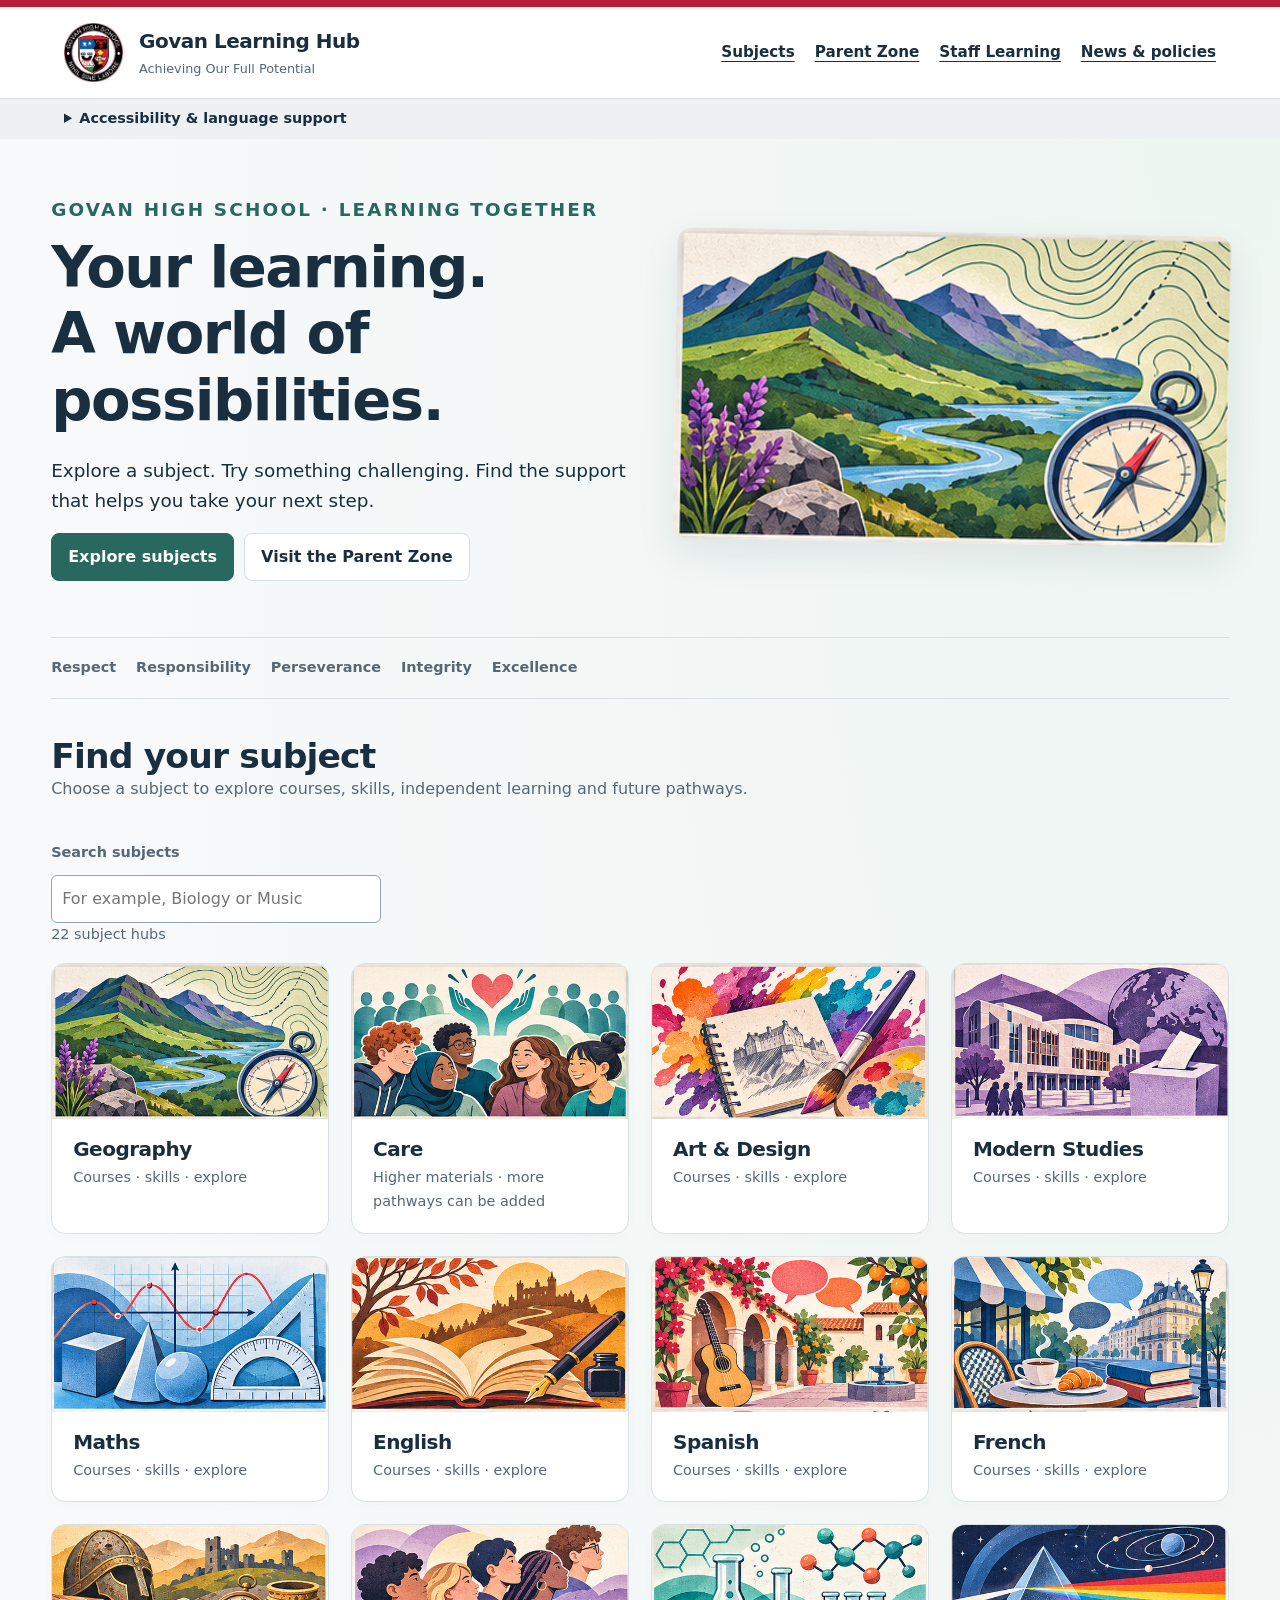
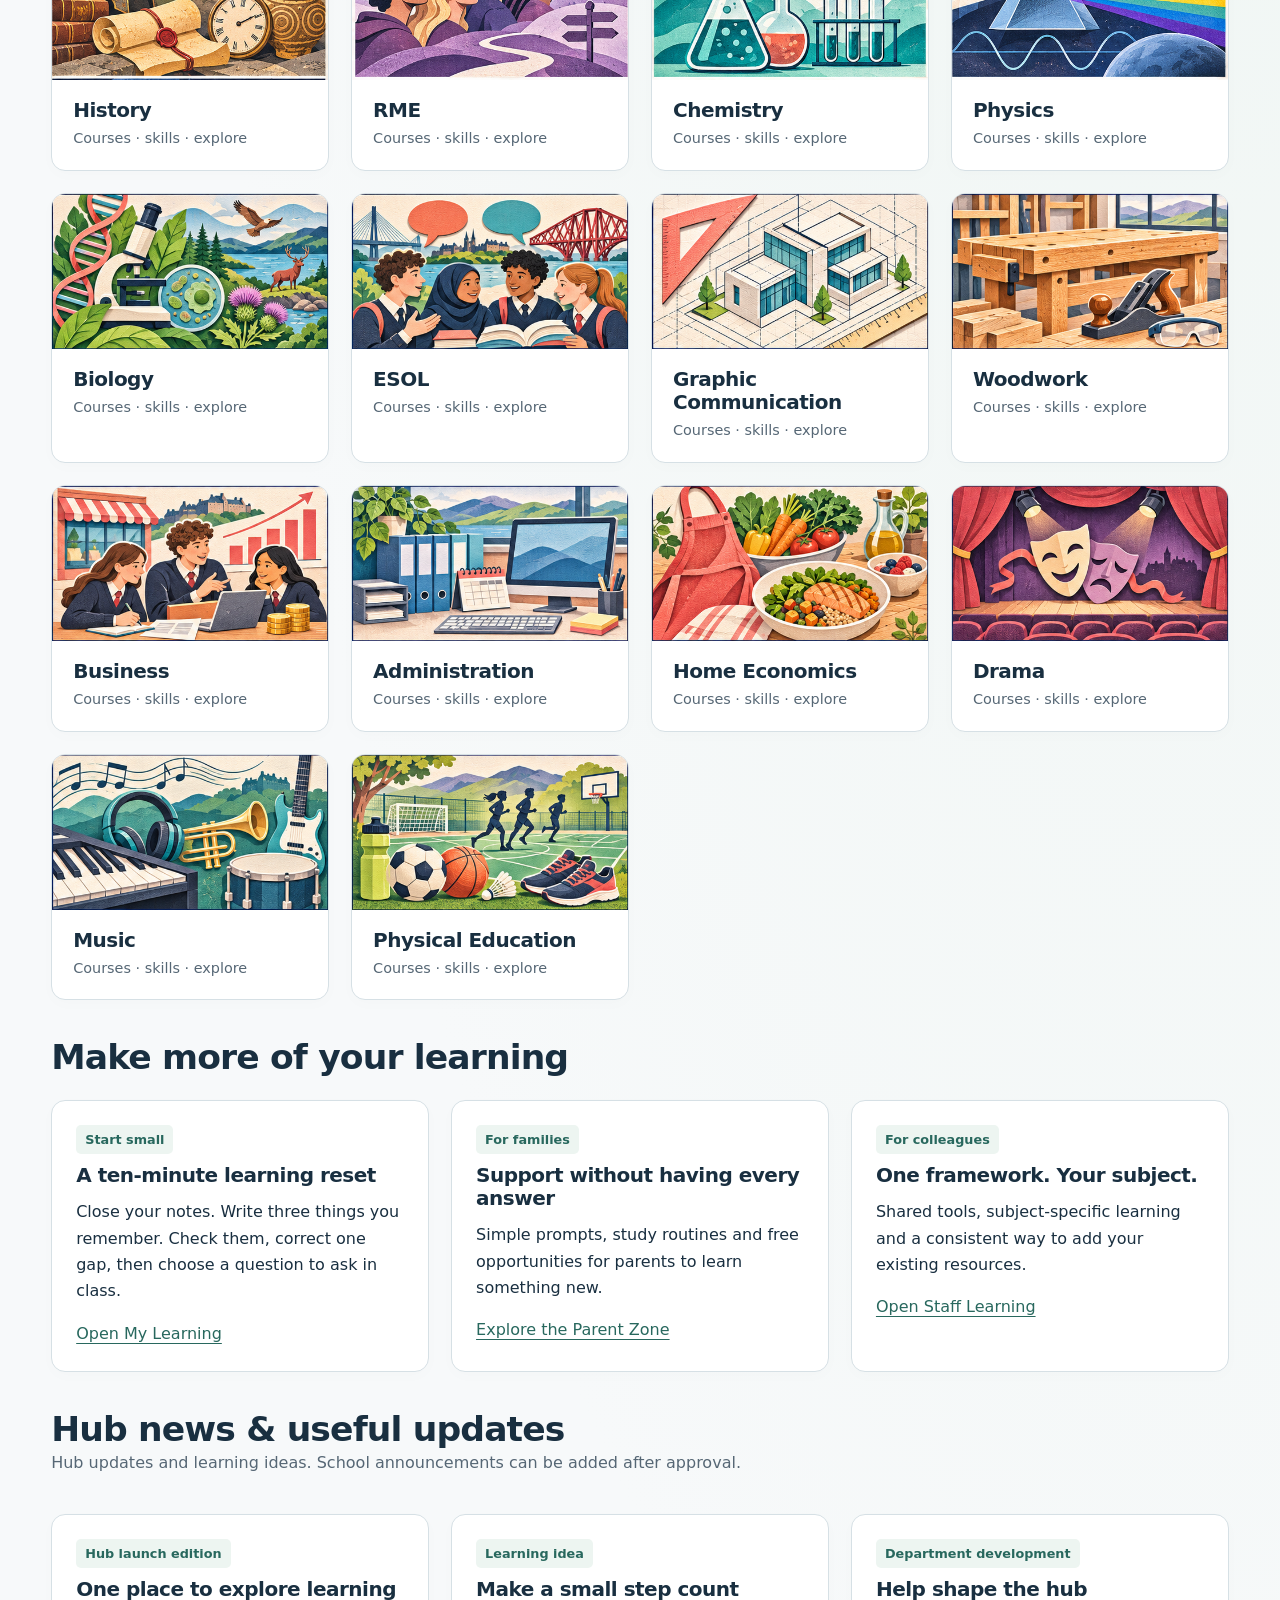
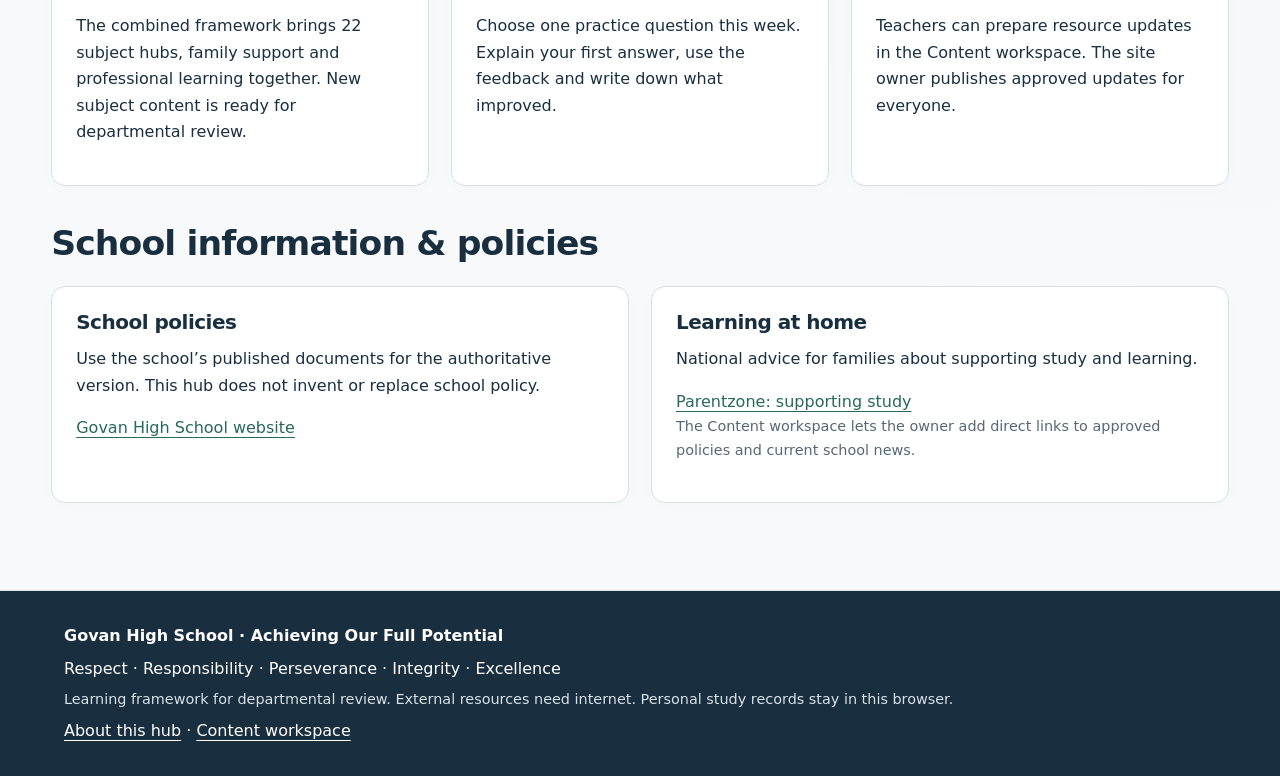
==== index.html @ ddb939b1 "Add learning hub website" ====
<!doctype html><html lang="en"><head><meta charset="utf-8"><meta name="viewport" content="width=device-width,initial-scale=1"><meta name="description" content="Govan High School Learning Hub. Explore subjects, practise skills and support learning at school and at home."><title>Govan Learning Hub</title><link rel="stylesheet" href="shared.css"></head><body><div id="app"></div><script src="data.js"></script><script src="additions.js"></script><script src="shared.js"></script></body></html>
---- shared.css ----
:root{--ink:#192f40;--muted:#566775;--red:#b71d37;--accent:#28685e;--tint:#edf5f1;--line:#d6e0e5;--scale:1}*{box-sizing:border-box}html{font-size:calc(16px * var(--scale));scroll-behavior:smooth}body{margin:0;background:radial-gradient(ellipse at 95% 0,var(--tint),transparent 65%),#f7f9fa;color:var(--ink);font:1rem/1.65 system-ui,-apple-system,Segoe UI,sans-serif}a{color:var(--accent);text-underline-offset:4px}button,input,select,textarea{font:inherit}button,.btn{cursor:pointer;display:inline-block;padding:10px 16px;border:1px solid var(--line);border-radius:8px;background:white;color:var(--ink);font-weight:650;text-decoration:none}button:hover,.btn:hover{border-color:var(--accent);background:var(--tint)}.primary{background:var(--accent);border-color:var(--accent);color:#fff}.primary:hover{color:var(--ink)}:focus-visible{outline:3px solid #d78706;outline-offset:4px}input,select,textarea{max-width:100%;border:1px solid #8fa5b2;border-radius:6px;padding:10px;background:white;color:#172f40}label{display:block;font-weight:600;margin:.65rem 0}label>input,label>select,label>textarea{display:block;width:100%;margin-top:5px}input[type=checkbox]{display:inline;width:auto}textarea{width:100%;min-height:110px}select{appearance:none;background-image:linear-gradient(45deg,transparent 50%,#405965 50%),linear-gradient(135deg,#405965 50%,transparent 50%);background-position:calc(100% - 18px) 52%,calc(100% - 13px) 52%;background-size:5px 5px;background-repeat:no-repeat;padding-right:35px}.global-header{background:white;border-top:7px solid var(--red);border-bottom:1px solid var(--line);padding:16px max(5vw,20px);display:flex;align-items:center;gap:16px;flex-wrap:wrap}.global-header img{width:59px;height:59px;object-fit:contain}.brand{font-weight:800;font-size:1.25rem;letter-spacing:-.025em;color:var(--ink);text-decoration:none}.brand small{display:block;color:var(--muted);font-size:.8rem;font-weight:500;letter-spacing:0}.global-links{margin-left:auto;display:flex;gap:20px;flex-wrap:wrap}.global-links a{color:var(--ink);font-size:.95rem;font-weight:650}.access-bar{padding:8px max(5vw,20px);background:#edf1f3;display:flex;gap:15px;flex-wrap:wrap;align-items:center}.access-bar summary{font-size:.9rem;cursor:pointer}.access-options{display:flex;gap:12px;align-items:end;flex-wrap:wrap;padding:12px 0}.access-options label{font-size:.9rem;margin:0}.access-options select{padding:5px 32px 5px 8px}.access-options button{font-size:.9rem;padding:6px 12px}.wrap{max-width:1380px;margin:auto;padding:32px max(4vw,20px)}h1,h2,h3{line-height:1.15;letter-spacing:-.025em}h1{font-size:clamp(2.4rem,4.5vw,4.4rem);margin:0 0 22px}h2{font-size:clamp(1.7rem,2.7vw,2.5rem);margin:0 0 18px}h3{font-size:1.25rem;margin:0 0 12px}p{margin:0 0 16px}.eyebrow{font-size:.8rem;font-weight:800;letter-spacing:.12em;text-transform:uppercase;color:var(--accent);margin:0 0 10px}.hero{display:grid;grid-template-columns:1.05fr 1fr;gap:42px;align-items:center;padding:24px 0 40px}.hero p{font-size:1.15rem;max-width:680px}.illustration{background-image:url('atlas-a.png');background-size:300% 400%;background-position:var(--px) var(--py);aspect-ratio:1.78;border-radius:14px;overflow:hidden}.hero .illustration{box-shadow:0 15px 38px #17313b16;transform:rotate(1deg)}.hero-links,.filterbar{display:flex;gap:10px;flex-wrap:wrap}.notice{border-left:4px solid var(--accent);background:var(--tint);padding:17px 20px;border-radius:0 10px 10px 0;margin:20px 0}.muted,.small{color:var(--muted)}.small{font-size:.9rem}.section-head{display:flex;justify-content:space-between;align-items:end;gap:20px;margin:38px 0 22px}.section-head h2{margin:0}.grid{display:grid;grid-template-columns:repeat(3,minmax(0,1fr));gap:22px}.subjects{grid-template-columns:repeat(4,minmax(0,1fr))}.two{grid-template-columns:repeat(2,minmax(0,1fr))}.card{background:white;border:1px solid var(--line);border-radius:14px;padding:24px;min-width:0;box-shadow:0 4px 16px #172d3b04}.subject-card{padding:0;overflow:hidden;display:block;text-decoration:none;color:var(--ink);transition:transform .2s,box-shadow .2s}.subject-card:hover{transform:translateY(-4px);box-shadow:0 12px 28px #18313b1a}.subject-card .illustration{border-radius:0}.subject-card .copy{padding:19px 21px}.subject-card h3{margin:0 0 5px}.subject-card p{font-size:.9rem;color:var(--muted);margin:0}.tag{display:inline-block;padding:4px 9px;background:var(--tint);color:var(--accent);border-radius:5px;font-size:.8rem;font-weight:700;margin:0 5px 10px 0}.subject-tabs{display:flex;gap:7px;flex-wrap:wrap;border-bottom:1px solid var(--line);padding-bottom:18px;margin-bottom:28px}.subject-tabs a{padding:9px 13px;border-radius:8px;text-decoration:none;font-size:.95rem;font-weight:600;color:var(--ink)}.subject-tabs a[aria-current=page]{background:var(--accent);color:white}.task{background:var(--tint);padding:16px;border-radius:9px;margin-top:15px}.task p:last-child{margin:0}details.card{padding:20px}summary{cursor:pointer;font-weight:700}details>div{padding-top:18px}.card ul{padding-left:22px}li{margin:5px 0}.value-strip{display:flex;gap:20px;flex-wrap:wrap;border-block:1px solid var(--line);padding:18px 0;margin:16px 0 30px;font-size:.9rem;font-weight:700;color:var(--muted)}.footer{border-top:1px solid var(--line);margin-top:55px;padding:32px max(5vw,20px);background:#192f40;color:white}.footer p{margin:0 0 6px}.footer a{color:white}.search{width:min(100%,330px)}.empty{padding:30px;background:white;border-radius:10px}.tab-panel{min-height:350px}.quote{font-size:1.4rem;line-height:1.5;font-weight:600}.tp-buttons{display:flex;gap:10px;flex-wrap:wrap}.tp-buttons [aria-pressed=true]{background:var(--accent);color:white}.review-grid{display:grid;grid-template-columns:1fr 1fr;gap:22px}.archive-row{display:flex;gap:12px;justify-content:space-between;align-items:center;border-top:1px solid var(--line);padding:12px 0}.archive-row span{overflow-wrap:anywhere}.space *{letter-spacing:.025em;line-height:1.95}.contrast{--ink:#fff;--muted:#eee;--line:#929292;--accent:#ffdf70;--tint:#242424;background:#000!important;color:white!important}.contrast .card,.contrast .global-header,.contrast .access-bar,.contrast .empty{background:#111;color:white}.contrast button,.contrast input,.contrast select,.contrast textarea{background:#222;color:white}.contrast .primary,.contrast .subject-tabs a[aria-current=page]{color:#111}.cream{background:#faf1db!important}.blue{background:#e9f3fb!important}.skip-global{position:absolute;top:-100px}.skip-global:focus{top:10px;left:10px;z-index:200;background:white;padding:12px}.progress-label{display:flex;justify-content:space-between}progress{width:100%;height:16px;accent-color:var(--accent)}[hidden]{display:none!important}body[data-legacy]>header:not(.global-header){display:none!important}body[data-legacy]>.access-tools{display:none}body[data-legacy]>nav{position:static!important;padding:14px max(4vw,20px)!important;background:white!important;border-bottom:1px solid var(--line)}body[data-legacy]>nav a{font-size:1rem!important}body[data-legacy] main{max-width:1380px!important;margin:auto!important}body[data-legacy] .global-header .brand{font-size:1.25rem!important}body[data-legacy] .global-links a{font-size:.95rem!important}.shared-subject-strip{padding:18px max(4vw,20px);background:var(--tint);display:flex;gap:18px;align-items:center;justify-content:space-between}.shared-subject-strip p{margin:0}.shared-subject-strip .btn{white-space:nowrap}.shared-subject-strip strong{font-size:1.3rem}.legacy-panel{position:fixed;inset:0;overflow:auto;background:#f7f9fa;z-index:100;padding:25px}.legacy-panel>div{max-width:1100px;margin:auto}.legacy-panel .close-panel{position:sticky;top:0;z-index:1}.wide{grid-column:1/-1}body[data-subject=art]{background:radial-gradient(ellipse at 1% 20%,#e8358433,transparent 20%),radial-gradient(ellipse at 99% 40%,#00a9ba33,transparent 20%),radial-gradient(ellipse at 30% 0,#ffbd2933,transparent 18%),#faf8f2}@media(max-width:1050px){.subjects{grid-template-columns:repeat(3,minmax(0,1fr))}.grid{grid-template-columns:repeat(2,minmax(0,1fr))}}@media(max-width:700px){.global-links{margin-left:0;gap:15px}.global-header{padding:12px 20px}.hero{grid-template-columns:1fr;gap:24px}.hero .illustration{order:-1;max-height:230px;transform:none}.grid,.two,.review-grid{grid-template-columns:1fr}.subjects{grid-template-columns:repeat(2,minmax(0,1fr));gap:13px}.subject-card .copy{padding:13px}.subject-card h3{font-size:1rem}.wrap{padding:24px 18px}.section-head{align-items:start;flex-direction:column}.global-links a{font-size:.9rem}.card{padding:20px}.shared-subject-strip{flex-wrap:wrap}.subject-tabs{gap:3px}.subject-tabs a{padding:8px}}@media(prefers-reduced-motion:reduce){*{scroll-behavior:auto!important;transition:none!important;transform:none!important}}@media print{.global-header,.access-bar,.subject-tabs,button,.footer{display:none!important}.grid,.review-grid{display:block}.card{break-inside:avoid;margin-bottom:15px}body{background:white!important;color:black!important}.hero .illustration{display:none}}
body[data-legacy]{font-size:1rem!important;line-height:1.65}body[data-legacy] button,body[data-legacy] input,body[data-legacy] select,body[data-legacy] textarea{font-size:1rem!important}.contrast .panel,.contrast .note,.contrast article,.contrast section,.contrast nav,.contrast header{background:#111!important;color:white!important}.contrast h1,.contrast h2,.contrast h3,.contrast h4,.contrast p,.contrast label{color:white!important}.contrast a{color:#ffdf70!important}.contrast .global-links a,.contrast .brand{color:white!important}.contrast .primary{background:#ffdf70!important;color:#111!important}body[data-legacy] .global-header{display:flex!important;max-width:none!important;border-radius:0!important;margin:0!important}body[data-legacy]>.skip{display:none}

/* CLPL keeps its established content flow; shared subject hero grids must not reposition it. */
body[data-legacy="clpl"] main .hero,body.clpl-portable main .hero{display:block;grid-template-columns:none;gap:0;transform:none}
.hub-launch-actions{display:flex;align-items:stretch;flex-wrap:wrap;gap:12px;margin-top:18px}.hub-launch-actions .btn{display:flex;align-items:center;justify-content:center;min-height:50px}
.clpl-home-intro{display:grid;grid-template-columns:minmax(0,1.1fr) minmax(0,1fr);align-items:center;gap:34px;background:#fff;border:1px solid #d6e0e5;border-radius:18px;padding:34px;margin:0 0 20px;color:#192f40}.clpl-home-copy{min-width:0}.clpl-home-copy h1{font-size:clamp(2.2rem,4.2vw,3.7rem);line-height:1.08;margin:12px 0 20px;color:#192f40}.clpl-home-copy p{max-width:63ch}.clpl-home-copy .eyebrow{color:#315d78;font-size:.85rem}.clpl-home-lead{font-size:1.3rem;font-weight:650;line-height:1.4}.clpl-home-intro .clpl-home-image{width:100%;aspect-ratio:1.78;margin:0;box-shadow:0 8px 22px #192f4014;border-radius:14px;background-size:300% 400%;background-position:100% 100%;align-self:center}.clpl-home-intro .row{display:flex;flex-wrap:wrap;gap:10px;align-items:center;margin-top:20px}.clpl-home-intro .button{margin:0;white-space:normal;text-align:center}.clpl-home-intro+.home-pl-alert{margin:0 0 20px}
@media(max-width:780px){.clpl-home-intro{grid-template-columns:1fr;padding:22px;gap:24px}.clpl-home-intro .clpl-home-image{max-width:620px;margin:auto}.hub-launch-actions{flex-direction:column;align-items:stretch}.clpl-home-copy h1{font-size:2.5rem}}
body[data-legacy="clpl"]>nav a{color:#192f40!important}body[data-legacy="clpl"]>nav a[aria-current="page"],body[data-legacy="clpl"]>nav a:hover{color:#fff!important;background:#315d78}.clpl-home-intro .button.ghost{color:#315d78;background:#fff;border-color:#bdced8}
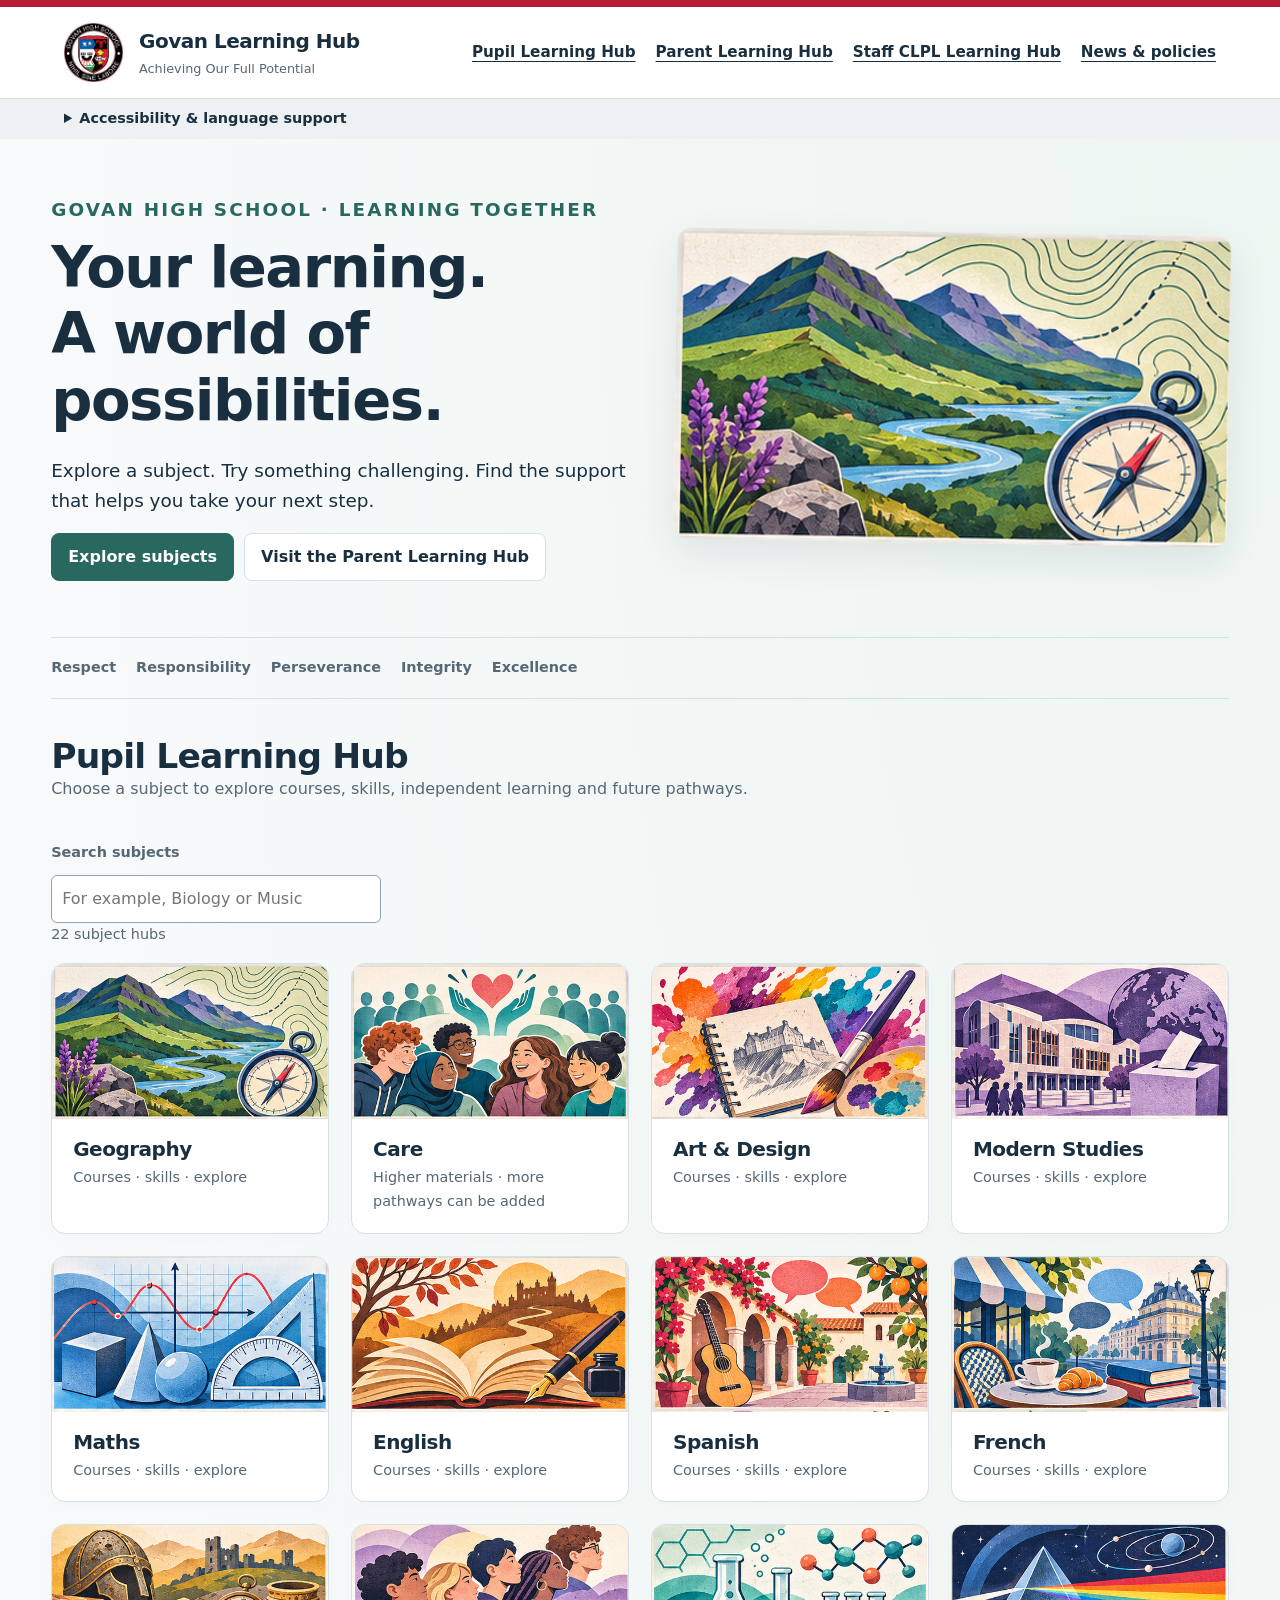
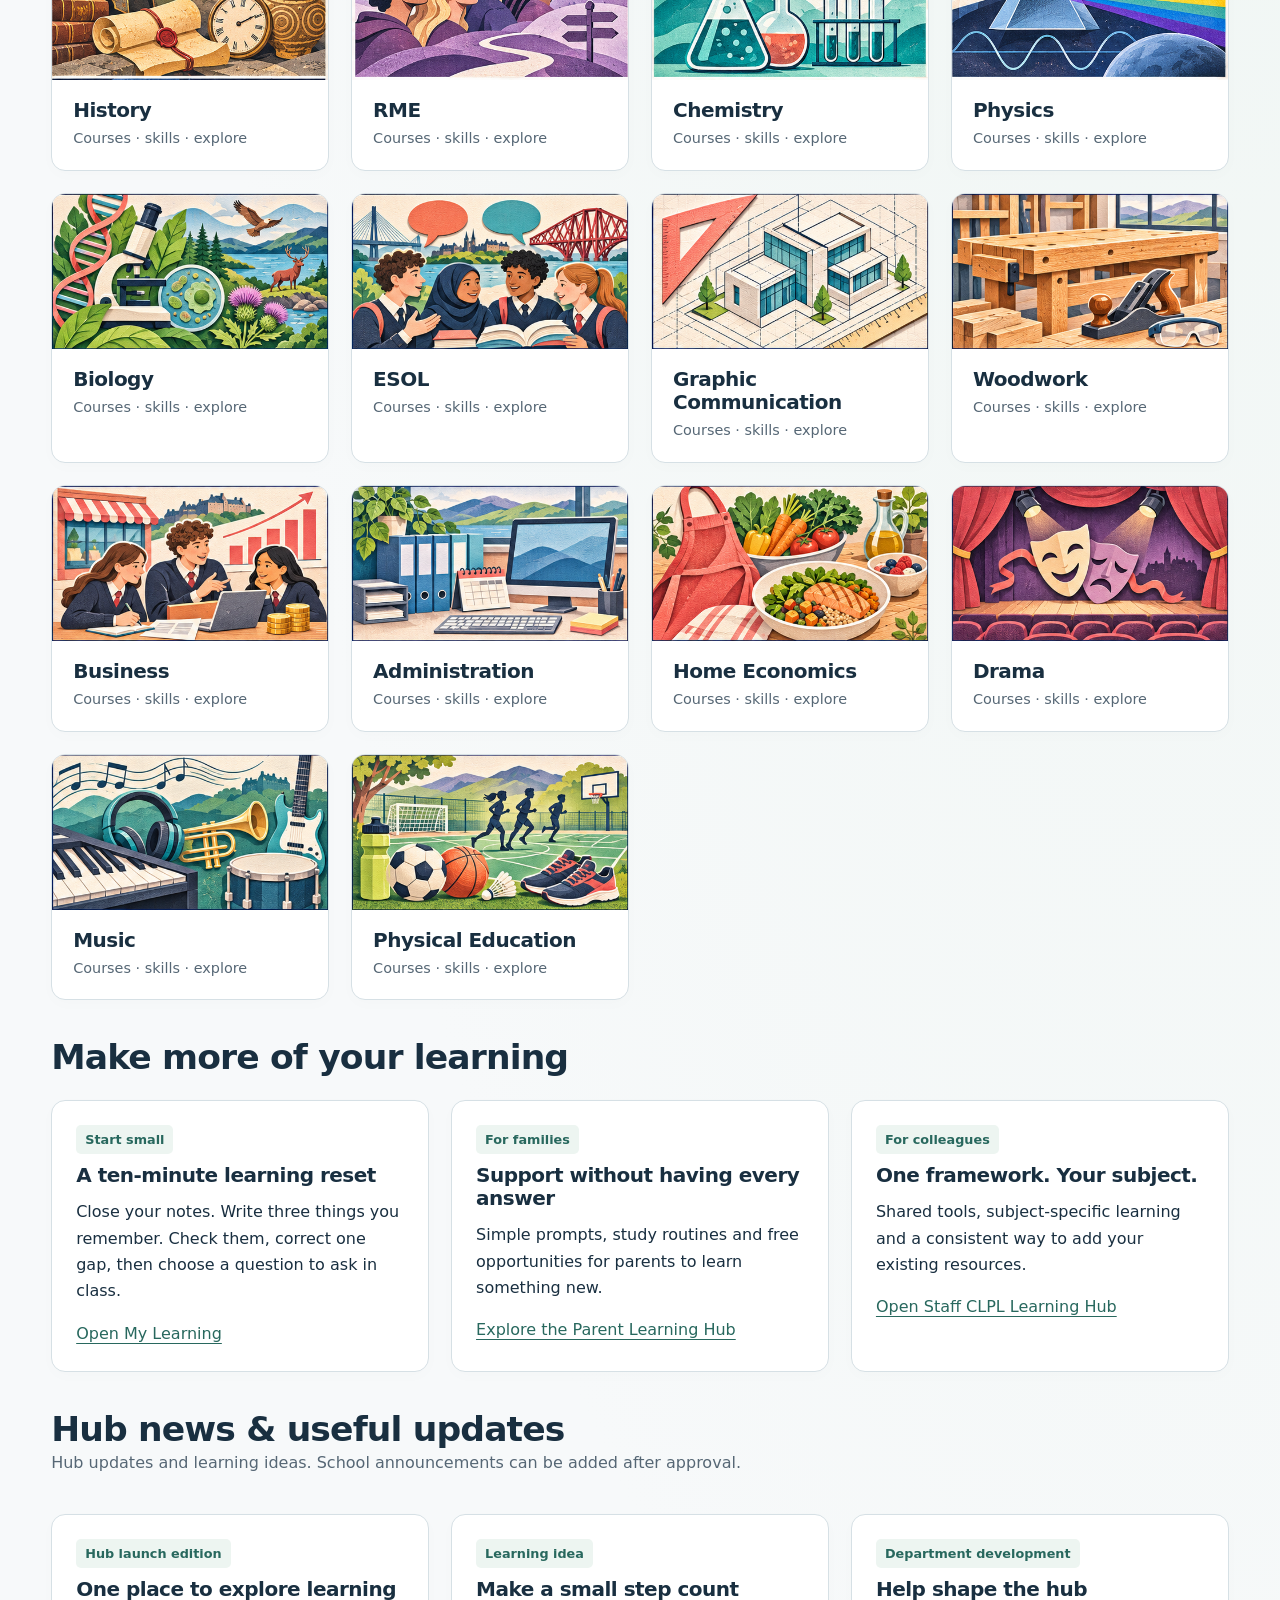
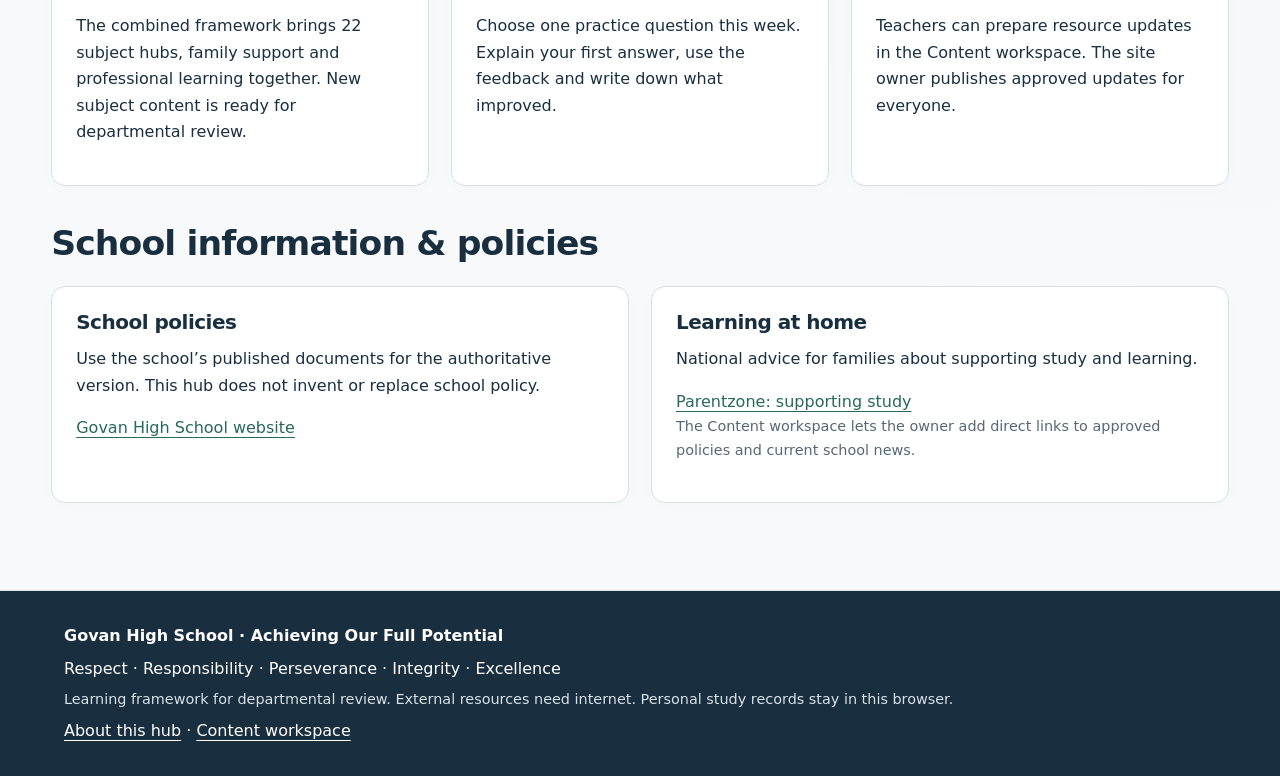
==== commit f9404525: "Refresh shared navigation across subject pages" ====
--- a/index.html
+++ b/index.html
@@ -1 +1 @@
-<!doctype html><html lang="en"><head><meta charset="utf-8"><meta name="viewport" content="width=device-width,initial-scale=1"><meta name="description" content="Govan High School Learning Hub. Explore subjects, practise skills and support learning at school and at home."><title>Govan Learning Hub</title><link rel="stylesheet" href="shared.css"></head><body><div id="app"></div><script src="data.js"></script><script src="additions.js"></script><script src="shared.js"></script></body></html>
+<!doctype html><html lang="en"><head><meta charset="utf-8"><meta name="viewport" content="width=device-width,initial-scale=1"><meta name="description" content="Govan High School Learning Hub. Explore subjects, practise skills and support learning at school and at home."><title>Govan Learning Hub</title><link rel="stylesheet" href="shared.css"></head><body><div id="app"></div><script src="data.js"></script><script src="additions.js"></script><script src="shared.js?v=20261123-names"></script></body></html>
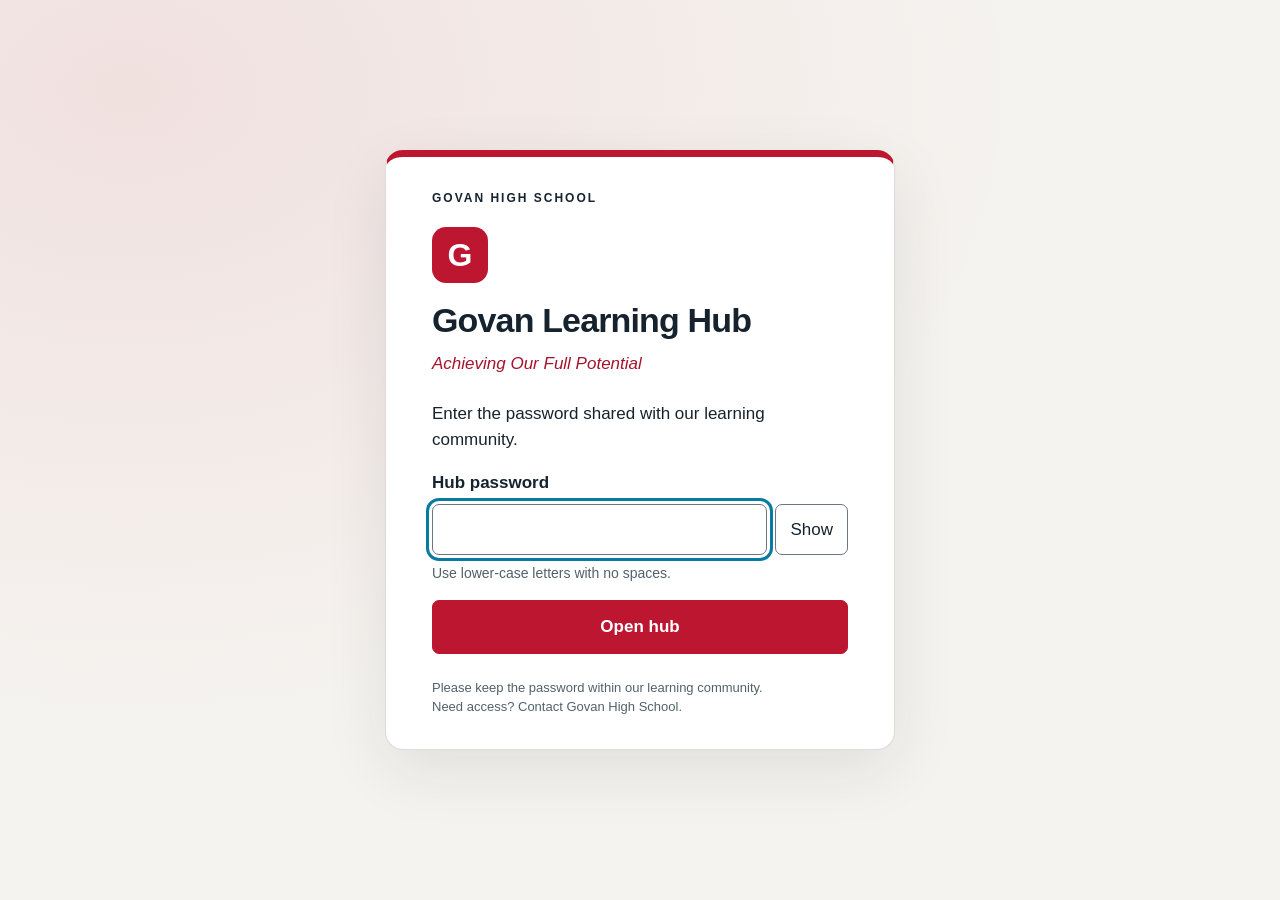
==== commit 52548363: "Add community password screens across learning hubs" ====
--- a/index.html
+++ b/index.html
@@ -1 +1 @@
-<!doctype html><html lang="en"><head><meta charset="utf-8"><meta name="viewport" content="width=device-width,initial-scale=1"><meta name="description" content="Govan High School Learning Hub. Explore subjects, practise skills and support learning at school and at home."><title>Govan Learning Hub</title><link rel="stylesheet" href="shared.css"></head><body><div id="app"></div><script src="data.js"></script><script src="additions.js"></script><script src="shared.js?v=20261123-names"></script></body></html>
+<!doctype html><html class="ghs-locked" lang="en"><link rel="stylesheet" href="hub-access.css?v=20261124"><script src="hub-access.js?v=20261124" data-hub="community" data-title="Govan Learning Hub" data-verifier="d5944409f978dfe7dc359425b081fd86073fe5f1f10460f309d95cc919be0e04"></script><head><meta charset="utf-8"><meta name="viewport" content="width=device-width,initial-scale=1"><meta name="description" content="Govan High School Learning Hub. Explore subjects, practise skills and support learning at school and at home."><title>Govan Learning Hub</title><link rel="stylesheet" href="shared.css"></head><body><div id="app"></div><script src="data.js"></script><script src="additions.js"></script><script src="shared.js?v=20261123-staff-sites"></script></body><noscript><p style="padding:24px;font:18px Arial">Please enable JavaScript to open this learning hub.</p></noscript></html>
--- a/hub-access.css
+++ b/hub-access.css
@@ -0,0 +1 @@
+html.ghs-locked body>*:not(#ghs-access):not(noscript){display:none!important}#ghs-access{position:fixed;inset:0;z-index:2147483647;overflow:auto;display:grid;place-items:center;box-sizing:border-box;padding:28px 18px;background:radial-gradient(ellipse at 10% 10%,#bd163115,transparent 55%),#f5f3ef;color:#16232e;font:17px/1.5 "Segoe UI",Arial,sans-serif}#ghs-access *{box-sizing:border-box}#ghs-access .ghs-card{width:min(100%,510px);padding:32px clamp(22px,5vw,46px);background:#fff;border:1px solid #e0dad7;border-top:7px solid #bd1631;border-radius:18px;box-shadow:0 20px 65px #16232e17}#ghs-access .ghs-school{font-size:12px;letter-spacing:2px;font-weight:800;margin:0 0 20px}#ghs-access .ghs-emblem{display:grid;place-items:center;width:56px;height:56px;background:#bd1631;color:white;border-radius:14px;font-size:32px;font-weight:bold}#ghs-access h1{font-size:clamp(27px,5vw,34px);line-height:1.15;margin:18px 0 10px}#ghs-access h1+p{color:#a5142c;font-style:italic;margin-top:0}#ghs-access .ghs-intro{margin:25px 0 18px}#ghs-access label{display:block;font-weight:700;margin-bottom:8px}#ghs-access .ghs-input{display:flex;gap:8px}#ghs-access input{width:100%;min-width:0;font:inherit;border:1px solid #687781;border-radius:7px;padding:12px;color:#16232e;background:#fff}#ghs-access button{font:inherit;cursor:pointer;border:1px solid #687781;border-radius:7px;padding:10px 14px;background:#fff;color:#16232e}#ghs-access .ghs-enter{width:100%;background:#bd1631;color:#fff;border-color:#bd1631;font-weight:700;padding:13px}#ghs-access :focus-visible,#ghs-lock:focus-visible{outline:3px solid #087ba1;outline-offset:3px}#ghs-help{font-size:14px;color:#52616a;margin:8px 0}#ghs-error{font-size:15px;font-weight:600;color:#a5142c;min-height:0}#ghs-access .ghs-footer{font-size:13px;color:#52616a;margin:24px 0 0}#ghs-lock{position:fixed;right:14px;bottom:14px;z-index:2147483646;background:#16232e;color:white;border:2px solid white;border-radius:24px;padding:9px 16px;font:600 14px/1.4 "Segoe UI",Arial,sans-serif;cursor:pointer;box-shadow:0 2px 8px #0003}
